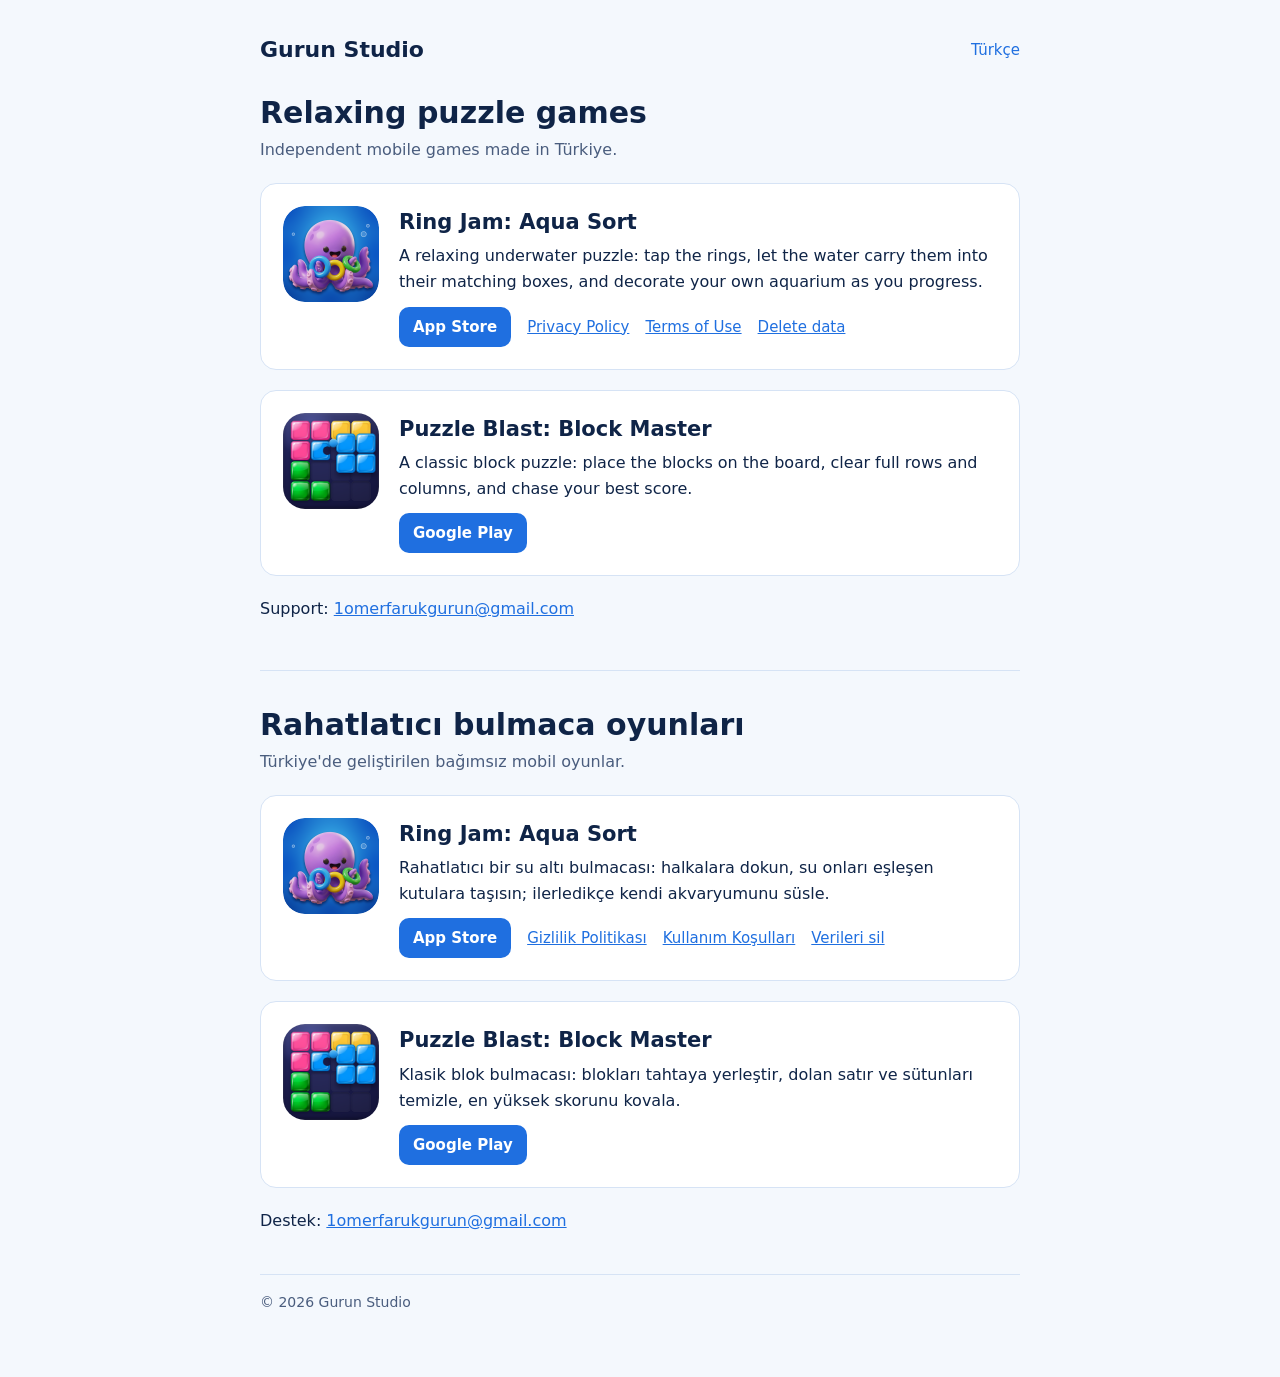
==== index.html @ 5bddfc8d "Iki oyunlu gelistirici sayfasi: Ring Jam ve Puzzle Blast" ====
<!doctype html>
<html lang="en">
<head>
<meta charset="utf-8">
<meta name="viewport" content="width=device-width, initial-scale=1">
<title>Gurun Studio</title>
<meta name="description" content="Gurun Studio – mobile puzzle games: Ring Jam: Aqua Sort and Puzzle Blast: Block Master.">
<style>
:root {
  --ink: #0f2447; --muted: #4a5d7e; --line: #d6e3f5;
  --bg: #f4f8fd; --card: #ffffff; --accent: #1f6fe0;
}
@media (prefers-color-scheme: dark) {
  :root { --ink: #e6eefb; --muted: #9fb2d0; --line: #253a5c; --bg: #0c1a33; --card: #13264a; --accent: #6aa8ff; }
}
* { box-sizing: border-box; }
body { margin: 0; padding: 0 16px; background: var(--bg); color: var(--ink);
  font: 16px/1.6 system-ui, -apple-system, "Segoe UI", Roboto, sans-serif; }
main { max-width: 760px; margin: 0 auto; padding: 32px 0 64px; }
header { display: flex; justify-content: space-between; align-items: center; gap: 12px; flex-wrap: wrap; }
.brand { font-weight: 800; font-size: 22px; }
nav a { color: var(--accent); text-decoration: none; font-size: 15px; }
h1 { font-size: 30px; line-height: 1.2; margin: 28px 0 6px; }
.lead { color: var(--muted); margin: 0 0 8px; }
.game { display: flex; gap: 20px; align-items: flex-start; background: var(--card);
  border: 1px solid var(--line); border-radius: 16px; padding: 22px; margin: 20px 0; }
.game img { width: 96px; height: 96px; border-radius: 22px; flex: none; }
.game h2 { margin: 0 0 4px; font-size: 21px; }
.game p { margin: 0 0 12px; }
.links { display: flex; flex-wrap: wrap; gap: 8px 16px; font-size: 15px; }
.btn { display: inline-block; background: var(--accent); color: #fff; text-decoration: none;
  font-weight: 600; padding: 8px 14px; border-radius: 10px; font-size: 15px; }
.links a:not(.btn) { color: var(--accent); align-self: center; }
.muted { color: var(--muted); font-size: 14px; }
section.lang { margin-top: 48px; padding-top: 8px; border-top: 1px solid var(--line); }
footer { margin-top: 40px; padding-top: 16px; border-top: 1px solid var(--line); }
a { color: var(--accent); }
@media (max-width: 480px) {
  .game { flex-direction: column; gap: 14px; }
  .game img { width: 80px; height: 80px; border-radius: 18px; }
}
</style>
</head>
<body>
<main>
<header>
  <span class="brand">Gurun Studio</span>
  <nav><a href="#tr">Türkçe</a></nav>
</header>

<h1>Relaxing puzzle games</h1>
<p class="lead">Independent mobile games made in Türkiye.</p>

<article class="game" id="ring-jam">
  <img src="img/ring-jam.png" alt="Ring Jam: Aqua Sort icon">
  <div>
    <h2>Ring Jam: Aqua Sort</h2>
    <p>A relaxing underwater puzzle: tap the rings, let the water carry them into their matching boxes, and decorate your own aquarium as you progress.</p>
    <div class="links">
      <a class="btn" href="https://apps.apple.com/app/ring-jam-aqua-sort/id6812517327">App Store</a>
      <a href="https://ring-jam-58fcd.web.app/privacy">Privacy Policy</a>
      <a href="https://ring-jam-58fcd.web.app/terms">Terms of Use</a>
      <a href="https://ring-jam-58fcd.web.app/delete-account">Delete data</a>
    </div>
  </div>
</article>

<article class="game" id="puzzle-blast">
  <img src="img/puzzle-blast.png" alt="Puzzle Blast: Block Master icon">
  <div>
    <h2>Puzzle Blast: Block Master</h2>
    <p>A classic block puzzle: place the blocks on the board, clear full rows and columns, and chase your best score.</p>
    <div class="links">
      <a class="btn" href="https://play.google.com/store/apps/details?id=com.omerfarukgurun.puzzleblast">Google Play</a>
    </div>
  </div>
</article>

<p>Support: <a href="mailto:1omerfarukgurun@gmail.com">1omerfarukgurun@gmail.com</a></p>

<section class="lang" id="tr" lang="tr">
  <h1>Rahatlatıcı bulmaca oyunları</h1>
  <p class="lead">Türkiye'de geliştirilen bağımsız mobil oyunlar.</p>

  <article class="game">
    <img src="img/ring-jam.png" alt="Ring Jam: Aqua Sort simgesi">
    <div>
      <h2>Ring Jam: Aqua Sort</h2>
      <p>Rahatlatıcı bir su altı bulmacası: halkalara dokun, su onları eşleşen kutulara taşısın; ilerledikçe kendi akvaryumunu süsle.</p>
      <div class="links">
        <a class="btn" href="https://apps.apple.com/tr/app/ring-jam-aqua-sort/id6812517327">App Store</a>
        <a href="https://ring-jam-58fcd.web.app/tr/privacy">Gizlilik Politikası</a>
        <a href="https://ring-jam-58fcd.web.app/tr/terms">Kullanım Koşulları</a>
        <a href="https://ring-jam-58fcd.web.app/tr/delete-account">Verileri sil</a>
      </div>
    </div>
  </article>

  <article class="game">
    <img src="img/puzzle-blast.png" alt="Puzzle Blast: Block Master simgesi">
    <div>
      <h2>Puzzle Blast: Block Master</h2>
      <p>Klasik blok bulmacası: blokları tahtaya yerleştir, dolan satır ve sütunları temizle, en yüksek skorunu kovala.</p>
      <div class="links">
        <a class="btn" href="https://play.google.com/store/apps/details?id=com.omerfarukgurun.puzzleblast&amp;hl=tr">Google Play</a>
      </div>
    </div>
  </article>

  <p>Destek: <a href="mailto:1omerfarukgurun@gmail.com">1omerfarukgurun@gmail.com</a></p>
</section>

<footer class="muted">© 2026 Gurun Studio</footer>
</main>
</body>
</html>
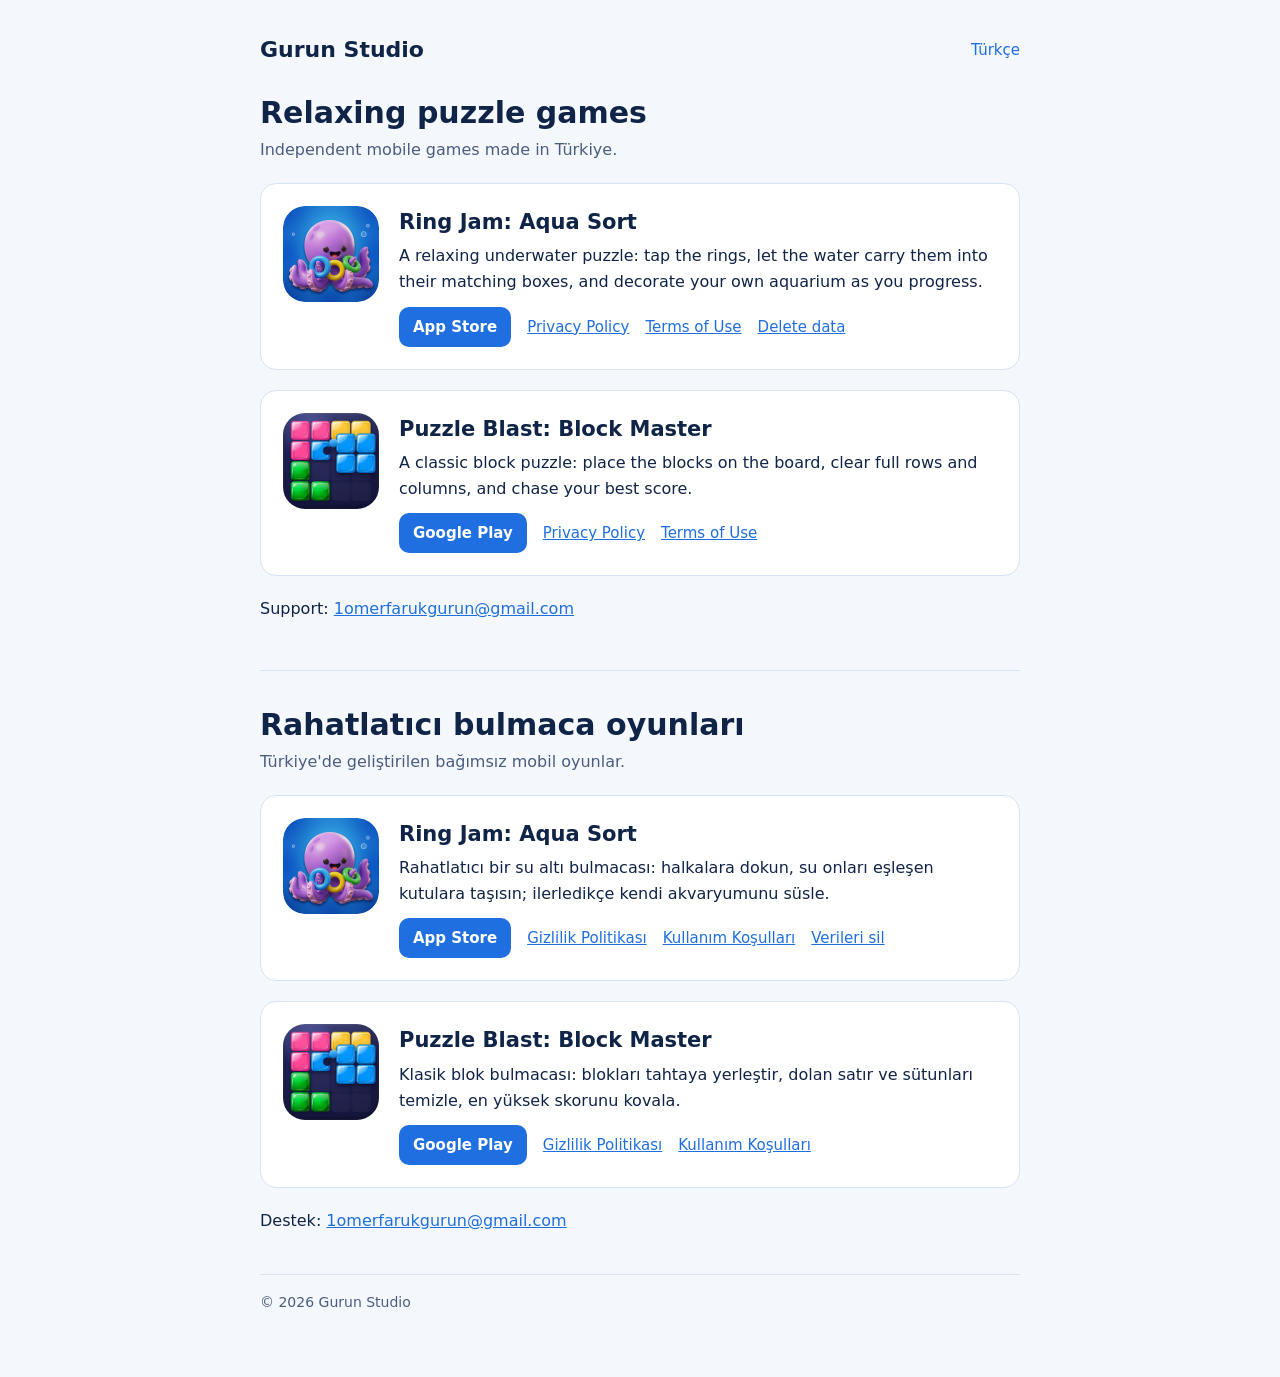
==== commit f468e48d: "Puzzle Blast gizlilik ve kullanim kosullari baglantilari" ====
--- a/index.html
+++ b/index.html
@@ -72,6 +72,8 @@
     <p>A classic block puzzle: place the blocks on the board, clear full rows and columns, and chase your best score.</p>
     <div class="links">
       <a class="btn" href="https://play.google.com/store/apps/details?id=com.omerfarukgurun.puzzleblast">Google Play</a>
+      <a href="https://ofgurun.github.io/puzzleblast-privacy/">Privacy Policy</a>
+      <a href="https://ofgurun.github.io/puzzleblast-terms/">Terms of Use</a>
     </div>
   </div>
 </article>
@@ -103,6 +105,8 @@
       <p>Klasik blok bulmacası: blokları tahtaya yerleştir, dolan satır ve sütunları temizle, en yüksek skorunu kovala.</p>
       <div class="links">
         <a class="btn" href="https://play.google.com/store/apps/details?id=com.omerfarukgurun.puzzleblast&amp;hl=tr">Google Play</a>
+        <a href="https://ofgurun.github.io/puzzleblast-privacy/">Gizlilik Politikası</a>
+        <a href="https://ofgurun.github.io/puzzleblast-terms/">Kullanım Koşulları</a>
       </div>
     </div>
   </article>
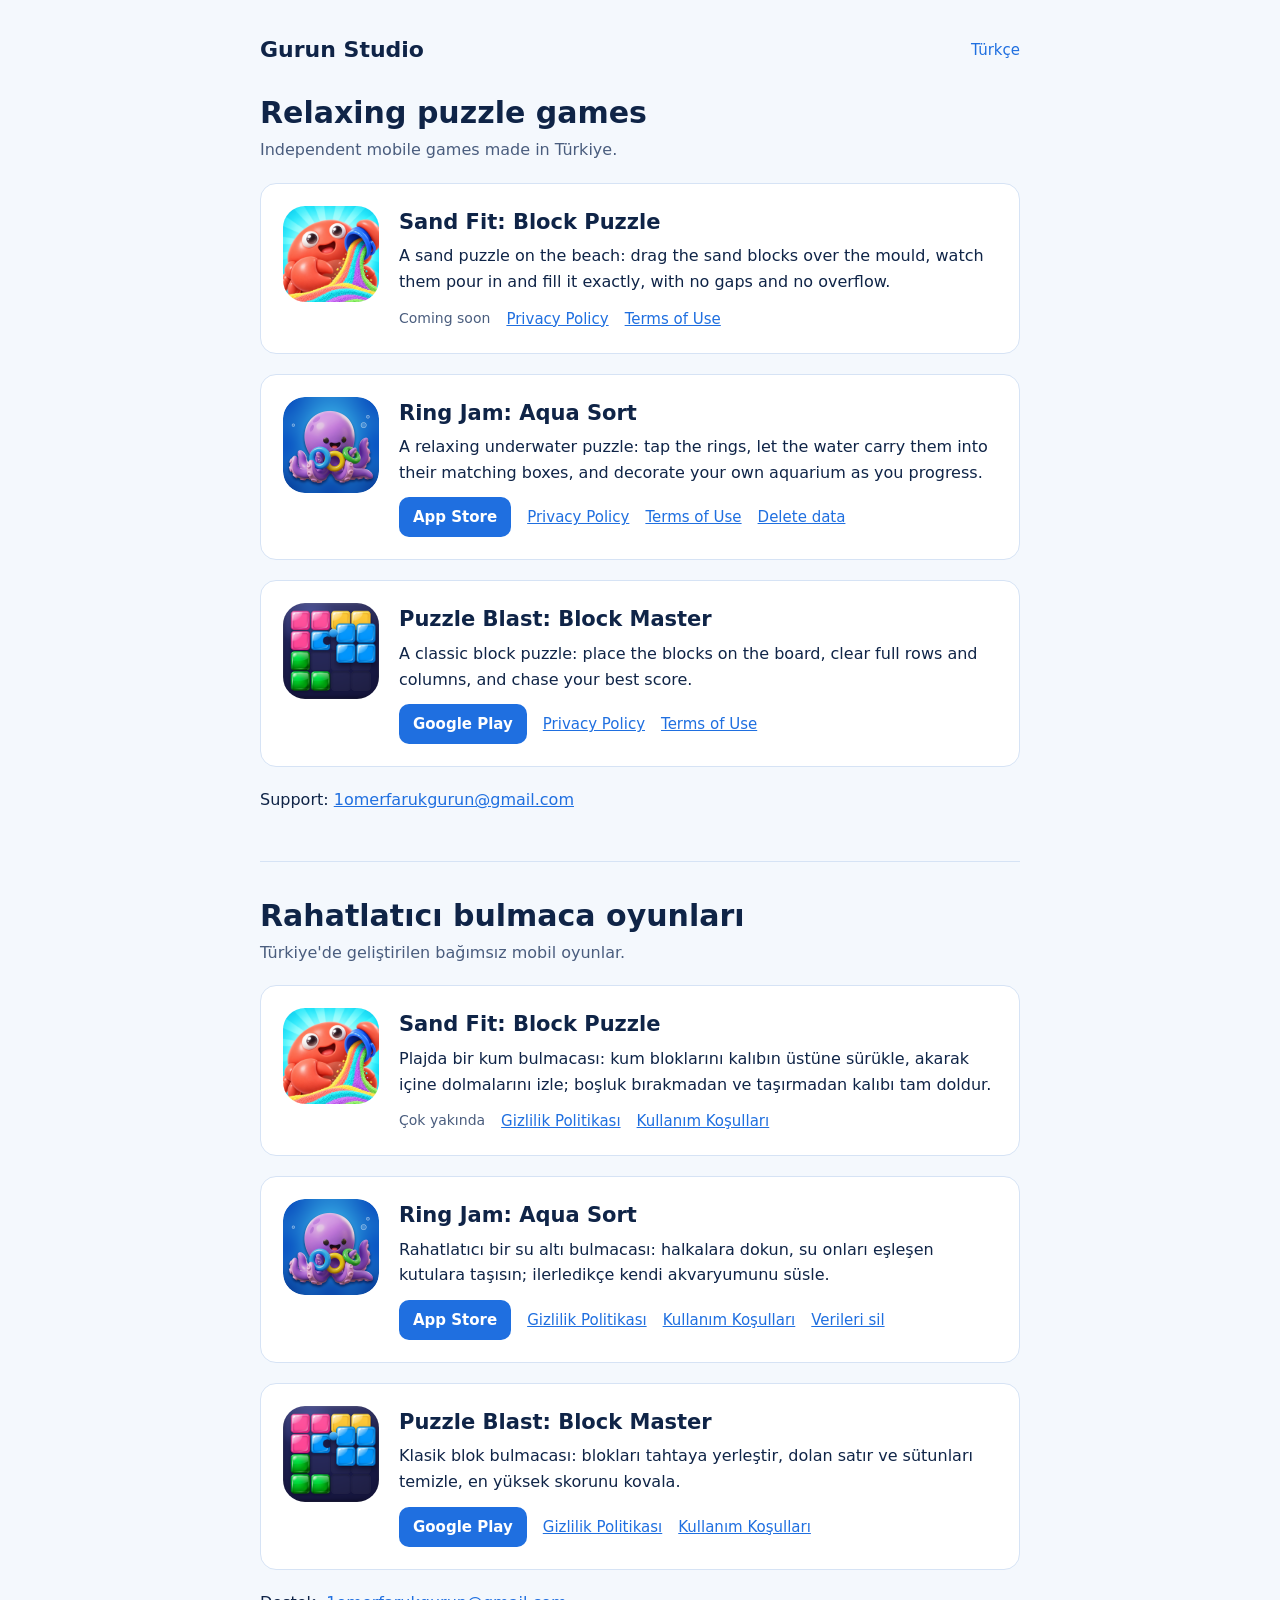
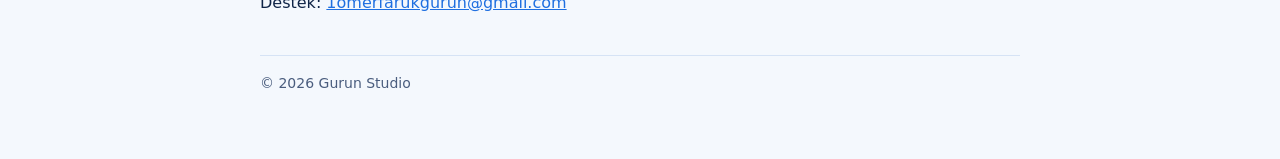
==== commit d570bc0d: "Sand Fit: oyun karti, gizlilik politikasi ve kullanim kosullari (EN + TR)" ====
--- a/index.html
+++ b/index.html
@@ -4,7 +4,7 @@
 <meta charset="utf-8">
 <meta name="viewport" content="width=device-width, initial-scale=1">
 <title>Gurun Studio</title>
-<meta name="description" content="Gurun Studio – mobile puzzle games: Ring Jam: Aqua Sort and Puzzle Blast: Block Master.">
+<meta name="description" content="Gurun Studio – mobile puzzle games: Sand Fit: Block Puzzle, Ring Jam: Aqua Sort and Puzzle Blast: Block Master.">
 <style>
 :root {
   --ink: #0f2447; --muted: #4a5d7e; --line: #d6e3f5;
@@ -51,6 +51,19 @@
 <h1>Relaxing puzzle games</h1>
 <p class="lead">Independent mobile games made in Türkiye.</p>
 
+<article class="game" id="sand-fit">
+  <img src="img/sand-fit.png" alt="Sand Fit: Block Puzzle icon">
+  <div>
+    <h2>Sand Fit: Block Puzzle</h2>
+    <p>A sand puzzle on the beach: drag the sand blocks over the mould, watch them pour in and fill it exactly, with no gaps and no overflow.</p>
+    <div class="links">
+      <span class="muted">Coming soon</span>
+      <a href="sandfit/privacy/">Privacy Policy</a>
+      <a href="sandfit/terms/">Terms of Use</a>
+    </div>
+  </div>
+</article>
+
 <article class="game" id="ring-jam">
   <img src="img/ring-jam.png" alt="Ring Jam: Aqua Sort icon">
   <div>
@@ -83,6 +96,19 @@
 <section class="lang" id="tr" lang="tr">
   <h1>Rahatlatıcı bulmaca oyunları</h1>
   <p class="lead">Türkiye'de geliştirilen bağımsız mobil oyunlar.</p>
+
+  <article class="game">
+    <img src="img/sand-fit.png" alt="Sand Fit: Block Puzzle simgesi">
+    <div>
+      <h2>Sand Fit: Block Puzzle</h2>
+      <p>Plajda bir kum bulmacası: kum bloklarını kalıbın üstüne sürükle, akarak içine dolmalarını izle; boşluk bırakmadan ve taşırmadan kalıbı tam doldur.</p>
+      <div class="links">
+        <span class="muted">Çok yakında</span>
+        <a href="sandfit/tr/privacy/">Gizlilik Politikası</a>
+        <a href="sandfit/tr/terms/">Kullanım Koşulları</a>
+      </div>
+    </div>
+  </article>
 
   <article class="game">
     <img src="img/ring-jam.png" alt="Ring Jam: Aqua Sort simgesi">
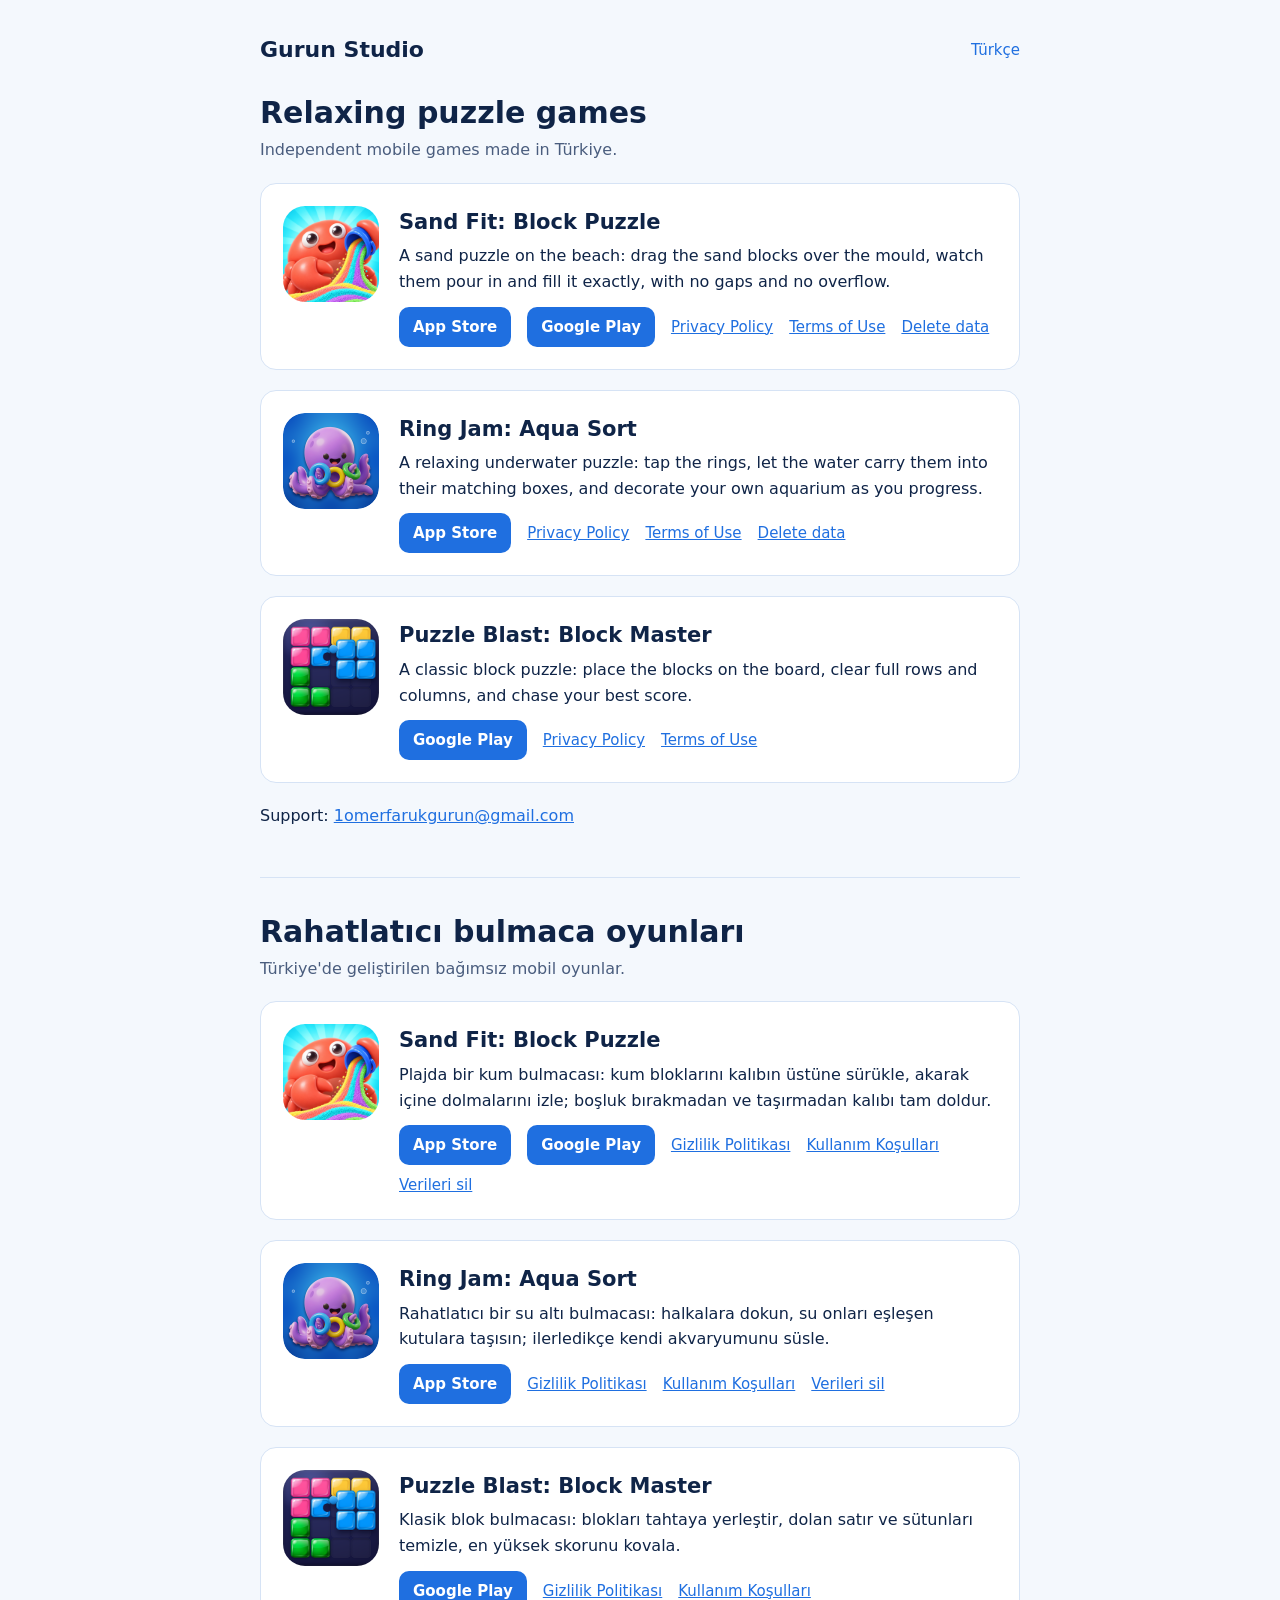
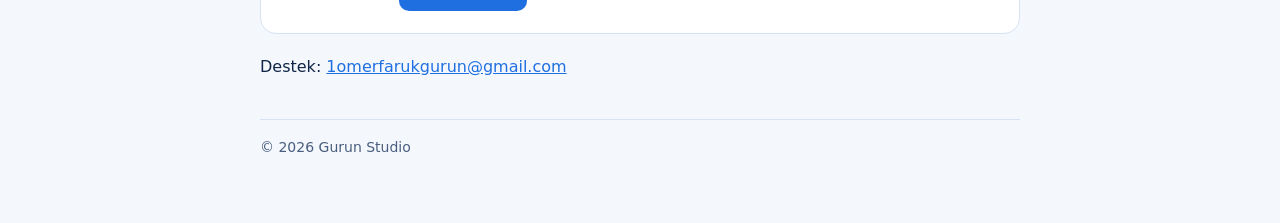
==== commit 17f75c54: "Sand Fit mağaza bağlantılarını ve yasal metinleri güncelle" ====
--- a/index.html
+++ b/index.html
@@ -28,13 +28,14 @@
 .game h2 { margin: 0 0 4px; font-size: 21px; }
 .game p { margin: 0 0 12px; }
 .links { display: flex; flex-wrap: wrap; gap: 8px 16px; font-size: 15px; }
-.btn { display: inline-block; background: var(--accent); color: #fff; text-decoration: none;
+.btn { display: inline-block; background: #1f6fe0; color: #fff; text-decoration: none;
   font-weight: 600; padding: 8px 14px; border-radius: 10px; font-size: 15px; }
 .links a:not(.btn) { color: var(--accent); align-self: center; }
 .muted { color: var(--muted); font-size: 14px; }
 section.lang { margin-top: 48px; padding-top: 8px; border-top: 1px solid var(--line); }
 footer { margin-top: 40px; padding-top: 16px; border-top: 1px solid var(--line); }
-a { color: var(--accent); }
+a { color: var(--accent); overflow-wrap: anywhere; }
+.game > div { min-width: 0; }
 @media (max-width: 480px) {
   .game { flex-direction: column; gap: 14px; }
   .game img { width: 80px; height: 80px; border-radius: 18px; }
@@ -57,9 +58,11 @@
     <h2>Sand Fit: Block Puzzle</h2>
     <p>A sand puzzle on the beach: drag the sand blocks over the mould, watch them pour in and fill it exactly, with no gaps and no overflow.</p>
     <div class="links">
-      <span class="muted">Coming soon</span>
+      <a class="btn" href="https://apps.apple.com/app/id6820926375" aria-label="Download Sand Fit on the App Store">App Store</a>
+      <a class="btn" href="https://play.google.com/store/apps/details?id=com.omerfarukgurun.sandfit" aria-label="Get Sand Fit on Google Play">Google Play</a>
       <a href="sandfit/privacy/">Privacy Policy</a>
       <a href="sandfit/terms/">Terms of Use</a>
+      <a href="sandfit/privacy/#delete">Delete data</a>
     </div>
   </div>
 </article>
@@ -103,9 +106,11 @@
       <h2>Sand Fit: Block Puzzle</h2>
       <p>Plajda bir kum bulmacası: kum bloklarını kalıbın üstüne sürükle, akarak içine dolmalarını izle; boşluk bırakmadan ve taşırmadan kalıbı tam doldur.</p>
       <div class="links">
-        <span class="muted">Çok yakında</span>
+        <a class="btn" href="https://apps.apple.com/tr/app/id6820926375" aria-label="Sand Fit'i App Store'dan indir">App Store</a>
+        <a class="btn" href="https://play.google.com/store/apps/details?id=com.omerfarukgurun.sandfit&amp;hl=tr" aria-label="Sand Fit'i Google Play'den indir">Google Play</a>
         <a href="sandfit/tr/privacy/">Gizlilik Politikası</a>
         <a href="sandfit/tr/terms/">Kullanım Koşulları</a>
+        <a href="sandfit/tr/privacy/#delete">Verileri sil</a>
       </div>
     </div>
   </article>
